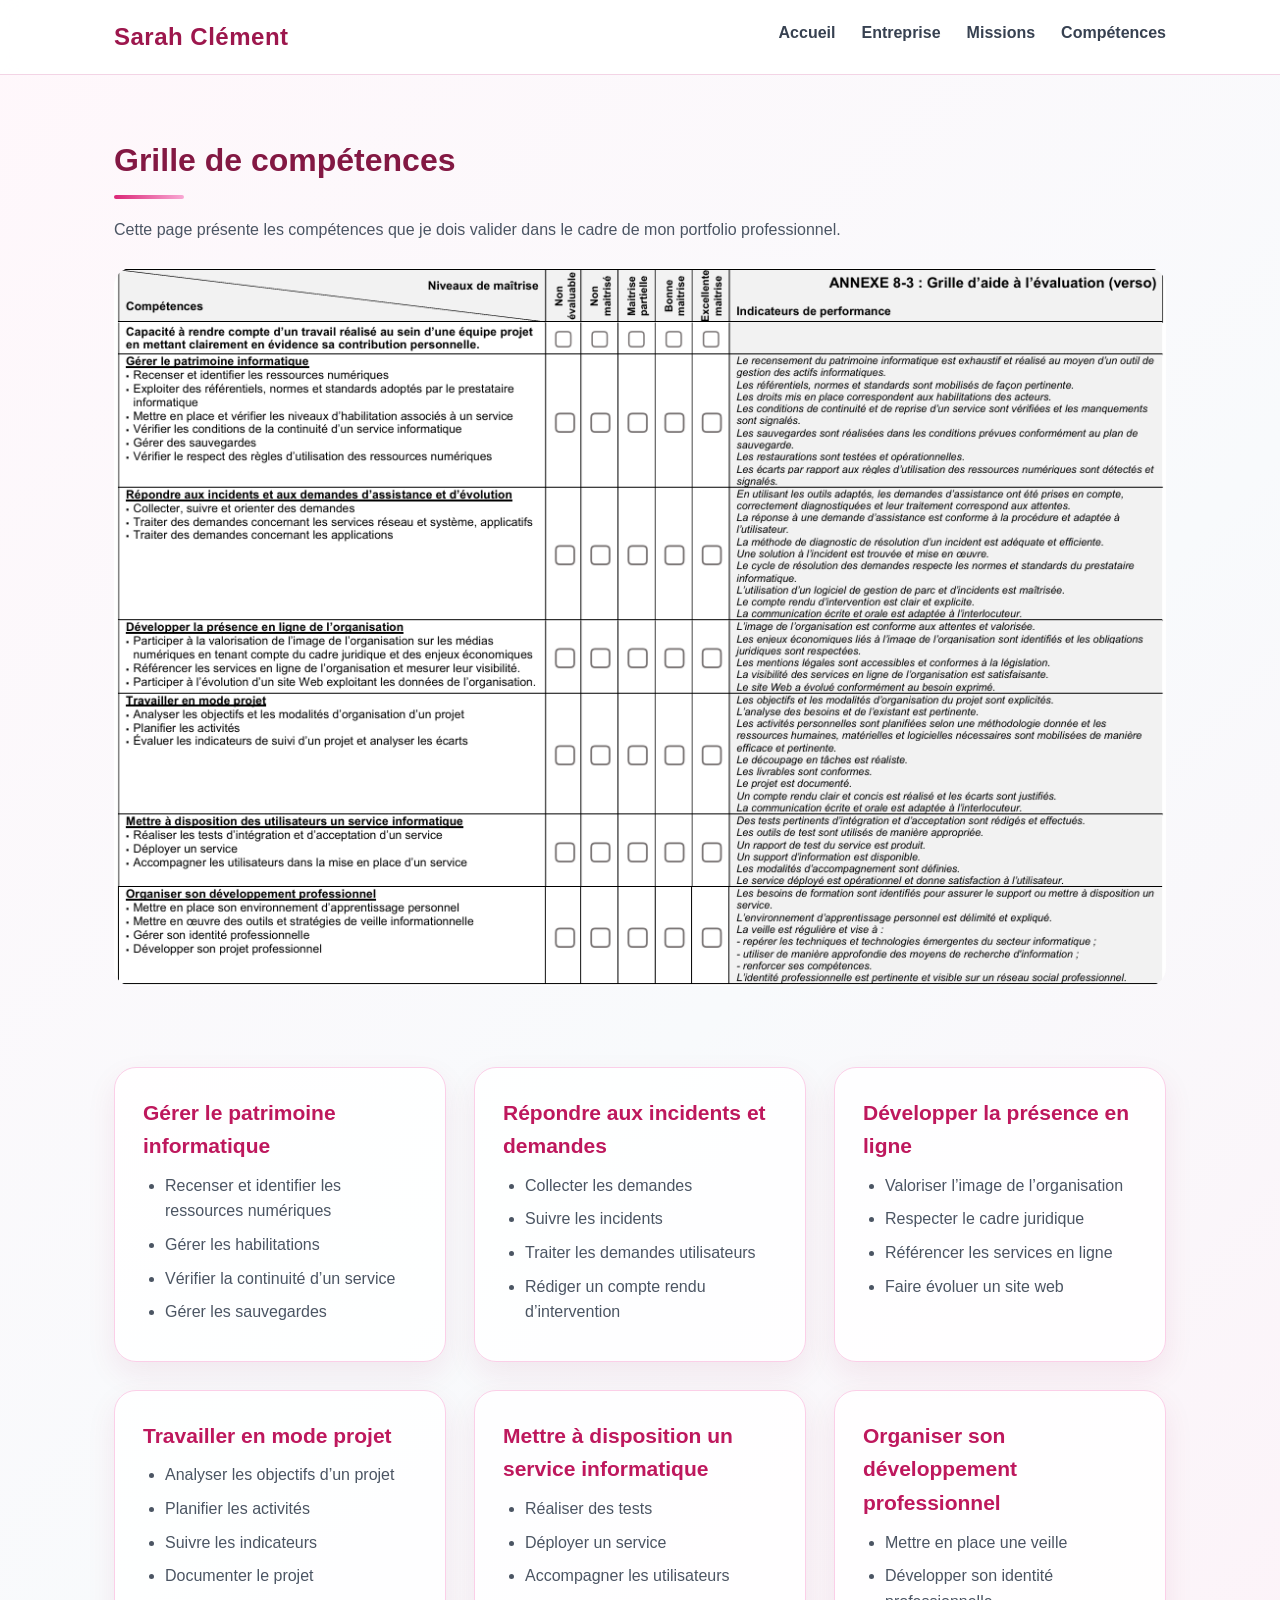
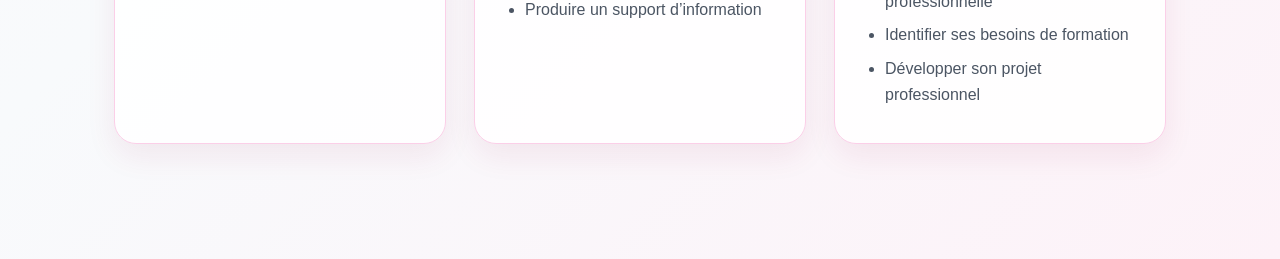
==== compétences.html @ 0ec05fdd "AJout de la premiere version de mon portfolio" ====
<DOCTYPE html>
<html lang="fr">
<head>
  <meta charset="UTF-8">
  <meta name="viewport" content="width=device-width, initial-scale=1.0">
  <link rel="stylesheet" href="css/style.css">
  <title>Portfolio - Sarah Clément</title>
  
</head>
<body>

  <header>
    <nav>
      <h1>Sarah Clément</h1>

      <ul>
         <li> <a href="index.html"> Accueil</a></li>
        <li> <a href="entreprise.html"> Entreprise</a></li>
        <li> <a href="missions.html"> Missions</a></li>
        <li> <a href="compétences.html">Compétences</a></li> 
      </ul>
    </nav>
  </header>
  <body>
    <main>
     
<section>
  <h2>Grille de compétences</h2>
  <p>
    Cette page présente les compétences que je dois valider dans le cadre de mon portfolio professionnel.
  </p>
  <br>
  <img src="assets/images/bloccom.png" alt="Grille de compétences">
      <br>

</section>
<section class="cards">
  <article>
    <h3>Gérer le patrimoine informatique</h3>
    <ul>
      <li>Recenser et identifier les ressources numériques</li>
      <li>Gérer les habilitations</li>
      <li>Vérifier la continuité d’un service</li>
      <li>Gérer les sauvegardes</li>
    </ul>
  </article>
  <article>
    <h3>Répondre aux incidents et demandes</h3>
    <ul>
      <li>Collecter les demandes</li>
      <li>Suivre les incidents</li>
      <li>Traiter les demandes utilisateurs</li>
      <li>Rédiger un compte rendu d’intervention</li>
    </ul>
  </article>
  <article>
    <h3>Développer la présence en ligne</h3>
    <ul>
      <li>Valoriser l’image de l’organisation</li>
      <li>Respecter le cadre juridique</li>
      <li>Référencer les services en ligne</li>
      <li>Faire évoluer un site web</li>
    </ul>
  </article>
  <article>
    <h3>Travailler en mode projet</h3>
    <ul>
      <li>Analyser les objectifs d’un projet</li>
      <li>Planifier les activités</li>
      <li>Suivre les indicateurs</li>
      <li>Documenter le projet</li>
    </ul>
  </article>
  <article>
    <h3>Mettre à disposition un service informatique</h3>
    <ul>
      <li>Réaliser des tests</li>
      <li>Déployer un service</li>
      <li>Accompagner les utilisateurs</li>
      <li>Produire un support d’information</li>
    </ul>
  </article>
  <article>
    <h3>Organiser son développement professionnel</h3>
    <ul>
      <li>Mettre en place une veille</li>
      <li>Développer son identité professionnelle</li>
      <li>Identifier ses besoins de formation</li>
      <li>Développer son projet professionnel</li>
    </ul>
  </article>
</section>
    </main>
  </body>
---- css/style.css ----
* {
  margin: 0;
  padding: 0;
  box-sizing: border-box;
}

html {
  scroll-behavior: smooth;
}

body {
  font-family: "Segoe UI", Arial, sans-serif;
  background: linear-gradient(135deg, #fff7fb 0%, #f8fafc 55%, #fdf2f8 100%);
  color: #1f2937;
  line-height: 1.6;
}

/* =========================
   HEADER / NAVIGATION
========================= */

header {
  background: rgba(255, 255, 255, 0.9);
  backdrop-filter: blur(12px);
  border-bottom: 1px solid #f3d4e5;
  position: sticky;
  top: 0;
  z-index: 1000;
}

nav {
  max-width: 1100px;
  margin: auto;
  padding: 18px 24px;
  display: flex;
  justify-content: space-between;
  align-items: center;
}

nav h1 {
  font-size: 24px;
  color: #9d174d;
  font-weight: 700;
  letter-spacing: 0.5px;
}

nav ul {
  list-style: none;
  display: flex;
  gap: 26px;
}

nav a {
  text-decoration: none;
  color: #374151;
  font-weight: 600;
  transition: color 0.3s ease;
}

nav a:hover {
  color: #db2777;
}

/* =========================
   CONTENU PRINCIPAL
========================= */

main {
  max-width: 1100px;
  margin: auto;
  padding: 60px 24px;
}

section {
  margin-bottom: 55px;
}

h2 {
  font-size: 32px;
  color: #831843;
  margin-bottom: 18px;
  position: relative;
}

h2::after {
  content: "";
  display: block;
  width: 70px;
  height: 4px;
  background: linear-gradient(90deg, #db2777, #f9a8d4);
  border-radius: 10px;
  margin-top: 8px;
}

h3 {
  color: #9d174d;
  margin-bottom: 10px;
  font-size: 21px;
}

p {
  color: #4b5563;
  font-size: 16px;
}

/* =========================
   SECTION HERO / ACCUEIL
========================= */

.hero {
  background: linear-gradient(135deg, #ffffff 0%, #fdf2f8 100%);
  padding: 55px;
  border-radius: 24px;
  box-shadow: 0 15px 40px rgba(157, 23, 77, 0.12);
  border: 1px solid #fbcfe8;
}

.hero h2 {
  font-size: 42px;
  color: #831843;
  margin-bottom: 20px;
}

.hero p {
  font-size: 18px;
  max-width: 750px;
}

/* =========================
   BOUTONS
========================= */

.btn {
  display: inline-block;
  margin-top: 25px;
  background: linear-gradient(135deg, #db2777, #be185d);
  color: white;
  padding: 13px 22px;
  border-radius: 999px;
  text-decoration: none;
  font-weight: 600;
  box-shadow: 0 8px 20px rgba(219, 39, 119, 0.25);
  transition: all 0.3s ease;
}

.btn:hover {
  background: linear-gradient(135deg, #be185d, #9d174d);
  transform: translateY(-2px);
  box-shadow: 0 12px 24px rgba(219, 39, 119, 0.32);
}

/* =========================
   CARTES / COMPETENCES / MISSIONS
========================= */

.cards {
  display: grid;
  grid-template-columns: repeat(3, 1fr);
  gap: 28px;
}

article {
  background: rgba(255, 255, 255, 0.92);
  padding: 28px;
  border-radius: 22px;
  border: 1px solid #fbcfe8;
  box-shadow: 0 12px 30px rgba(157, 23, 77, 0.08);
  transition: all 0.3s ease;
}

article:hover {
  transform: translateY(-6px);
  box-shadow: 0 18px 36px rgba(157, 23, 77, 0.14);
}

article h3 {
  color: #be185d;
}

article p {
  color: #4b5563;
}

/* =========================
   IMAGES
========================= */

img {
  max-width: 100%;
  display: block;
  border-radius: 18px;
}

.profile-img {
  width: 170px;
  height: 170px;
  object-fit: cover;
  border-radius: 50%;
  border: 5px solid #fbcfe8;
  box-shadow: 0 10px 25px rgba(157, 23, 77, 0.18);
}

/* =========================
   LISTES
========================= */

ul {
  padding-left: 22px;
}

li {
  margin-bottom: 8px;
  color: #4b5563;
}

/* =========================
   BLOCS SPECIAUX
========================= */

.highlight {
  background: #fdf2f8;
  border-left: 5px solid #db2777;
  padding: 22px;
  border-radius: 16px;
  margin-top: 20px;
}

.info-box {
  background: white;
  border: 1px solid #fbcfe8;
  padding: 25px;
  border-radius: 20px;
  box-shadow: 0 10px 28px rgba(157, 23, 77, 0.08);
}

/* =========================
   FOOTER
========================= */

footer {
  text-align: center;
  padding: 28px;
  background: #831843;
  color: white;
  margin-top: 40px;
}

footer p {
  color: #ffe4f1;
}

/* =========================
   VERSION MOBILE
========================= */

@media screen and (max-width: 768px) {
  nav {
    flex-direction: column;
    gap: 16px;
  }

  nav ul {
    flex-direction: column;
    align-items: center;
    gap: 12px;
  }

  main {
    padding: 40px 18px;
  }

  .hero {
    padding: 35px 25px;
  }

  .hero h2 {
    font-size: 32px;
  }

  h2 {
    font-size: 27px;
  }

  .cards {
    grid-template-columns: 1fr;
  }
}


.domaines-section {
  margin-top: 50px;
}

.domaines-section h2 {
  text-align: center;
  margin-bottom: 35px;
  color: #831843;
}

.domaines-grid {
  display: grid;
  grid-template-columns: repeat(4, 1fr);
  gap: 22px;
}

.domaine-card {
  background: linear-gradient(135deg, #ffffff, #fdf2f8);
  border: 1px solid #fbcfe8;
  border-radius: 20px;
  padding: 28px 20px;
  text-align: center;
  color: #831843;
  font-weight: 600;
  font-size: 16px;
  box-shadow: 0 10px 25px rgba(157, 23, 77, 0.10);
  transition: all 0.3s ease;
}

.domaine-card:hover {
  transform: translateY(-6px);
  background: linear-gradient(135deg, #fdf2f8, #fce7f3);
  box-shadow: 0 16px 35px rgba(157, 23, 77, 0.18);
  color: #be185d;
}

/* Responsive tablette */
@media screen and (max-width: 992px) {
  .domaines-grid {
    grid-template-columns: repeat(2, 1fr);
  }
}

/* Responsive mobile */
@media screen and (max-width: 600px) {
  .domaines-grid {
    grid-template-columns: 1fr;
  }
}
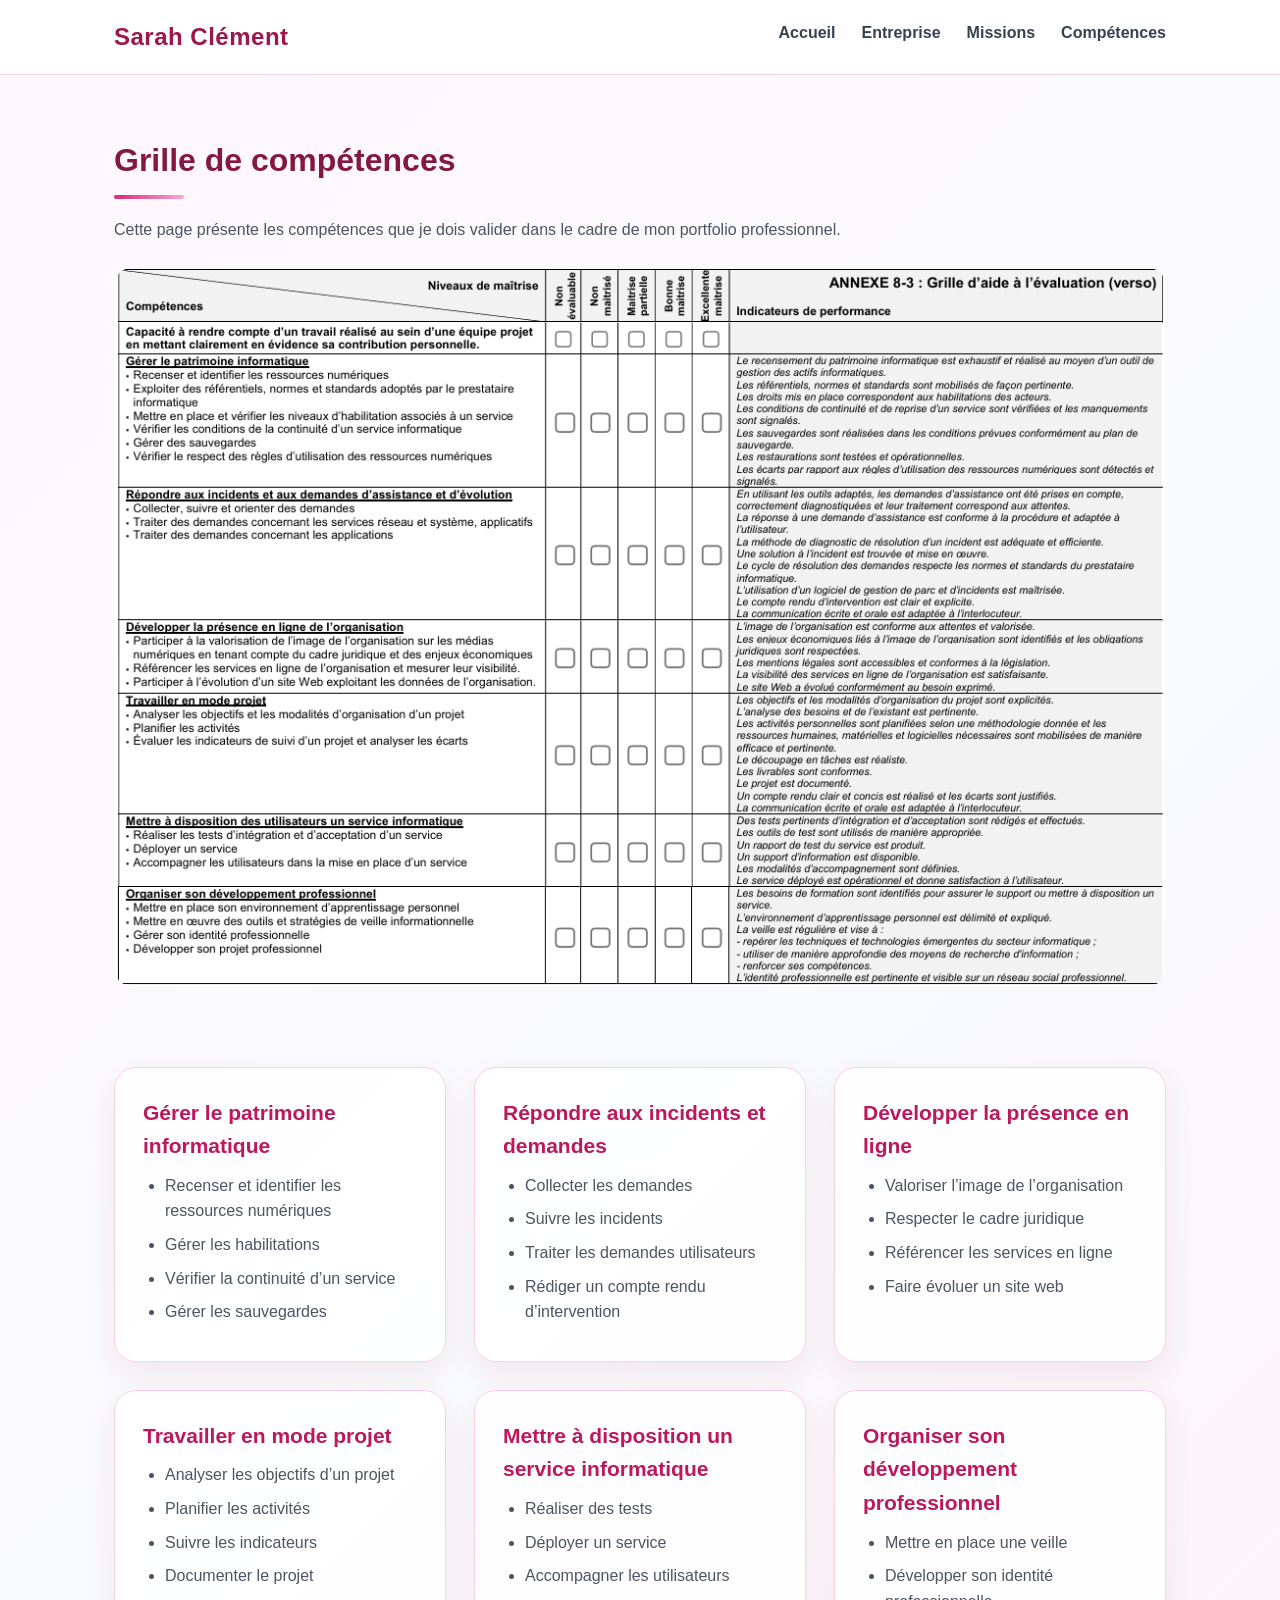
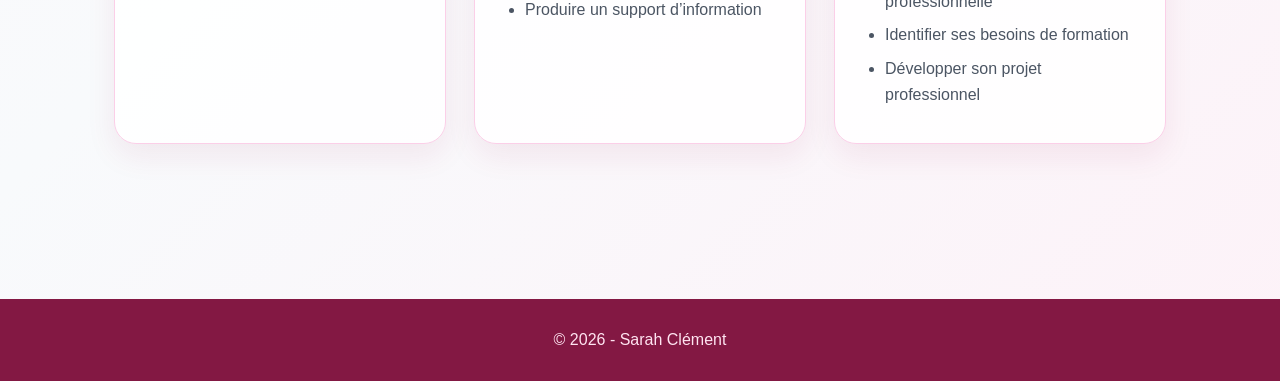
==== commit 551e2ccb: "ajout du footer dans la page competence" ====
--- a/compétences.html
+++ b/compétences.html
@@ -1,4 +1,4 @@
-<DOCTYPE html>
+<!DOCTYPE html>
 <html lang="fr">
 <head>
   <meta charset="UTF-8">
@@ -91,4 +91,8 @@
   </article>
 </section>
     </main>
-  </body>+     <footer>
+    <p>© 2026 - Sarah Clément</p>
+  </footer>
+  </body>
+  </html>
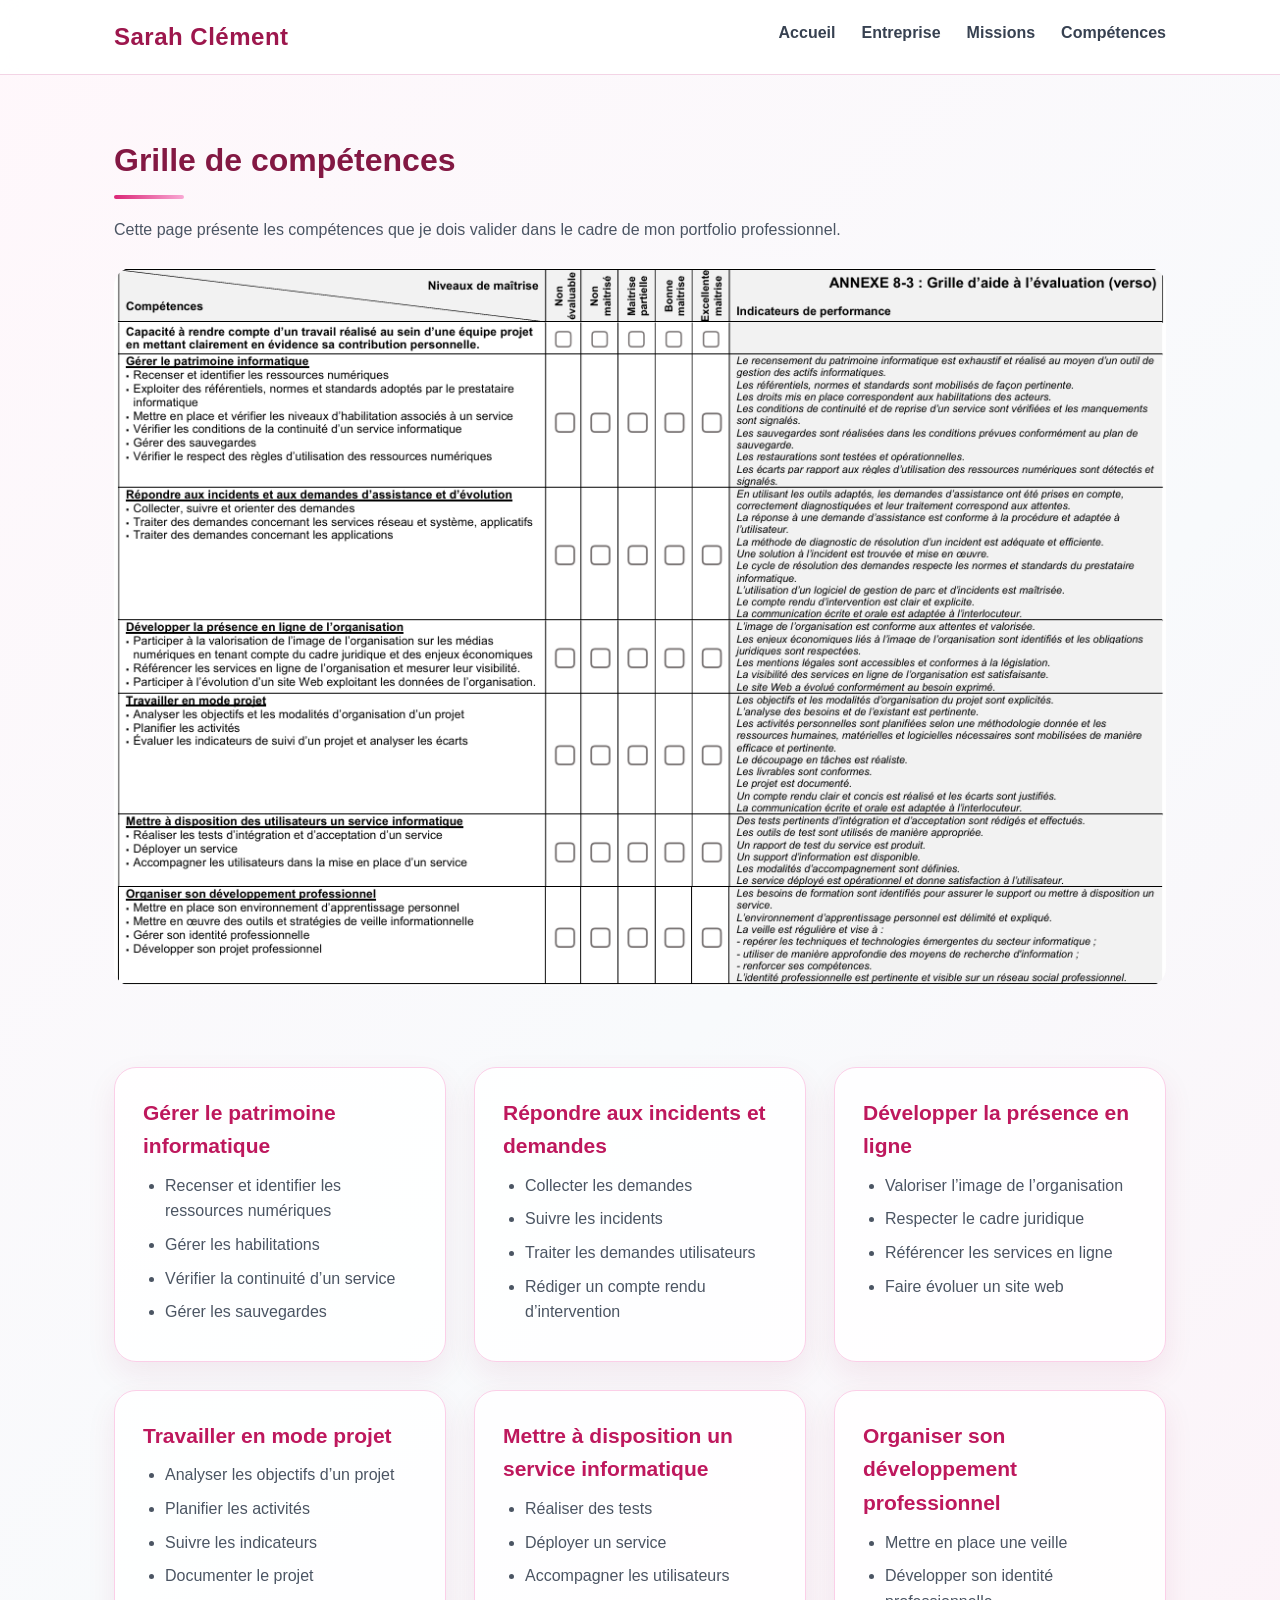
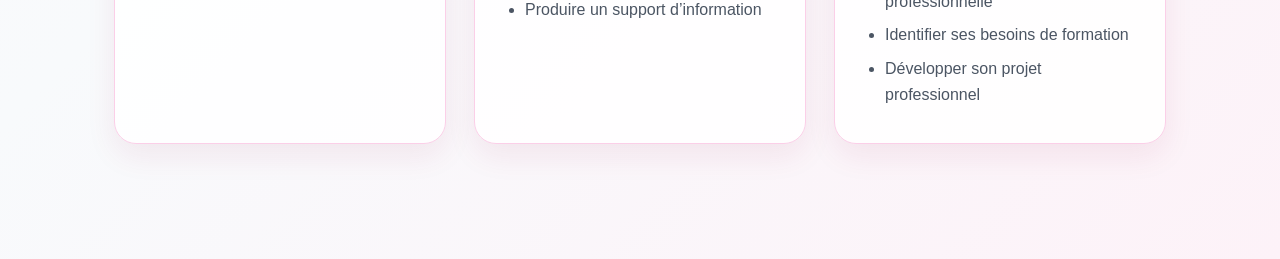
==== commit f9491de5: "ajout de cartes elargissantes dans les mission" ====
--- a/compétences.html
+++ b/compétences.html
@@ -91,8 +91,6 @@
   </article>
 </section>
     </main>
-     <footer>
-    <p>© 2026 - Sarah Clément</p>
-  </footer>
+    
   </body>
   </html>
--- a/css/style.css
+++ b/css/style.css
@@ -337,3 +337,94 @@
     grid-template-columns: 1fr;
   }
 }
+
+
+
+/* Section contenant les missions */
+.missions-section {
+  margin: 50px 0;
+}
+
+/* Grille des missions */
+.missions-grid {
+  display: grid;
+  grid-template-columns: repeat(3, 1fr);
+  gap: 25px;
+  align-items: start;
+}
+
+/* Carte d'une mission */
+.mission-card {
+  position: relative;
+  background: linear-gradient(135deg, #ffffff, #fdf2f8);
+  border: 1px solid #fbcfe8;
+  border-radius: 20px;
+  padding: 25px;
+
+  box-shadow: 0 10px 25px rgba(157, 23, 77, 0.10);
+
+  transition:
+    transform 0.3s ease,
+    box-shadow 0.3s ease,
+    border-color 0.3s ease;
+
+  cursor: pointer;
+  z-index: 1;
+}
+
+/* Titre de la mission */
+.mission-card h3 {
+  color: #be185d;
+  font-size: 22px;
+  margin-bottom: 12px;
+}
+
+/* Résumé toujours visible */
+.mission-resume {
+  color: #4b5563;
+}
+
+/* Détails cachés au départ */
+.mission-details {
+  max-height: 0;
+  overflow: hidden;
+  opacity: 0;
+  margin-top: 0;
+
+  transition:
+    max-height 0.5s ease,
+    opacity 0.3s ease,
+    margin-top 0.3s ease;
+}
+
+/* Agrandissement de la carte au survol */
+.mission-card:hover {
+  transform: scale(1.08);
+  border-color: #db2777;
+  box-shadow: 0 20px 45px rgba(157, 23, 77, 0.22);
+  z-index: 10;
+}
+
+/* Affichage des détails au survol */
+.mission-card:hover .mission-details {
+  max-height: 600px;
+  opacity: 1;
+  margin-top: 20px;
+}
+
+/* Titres internes */
+.mission-details h4 {
+  color: #*d174d;
+  margin-top: 16px;
+  margin-bottom: 6px;
+}
+
+/* Listes internes */
+.mission-details ul {
+  padding-*eft: 20px;
+  margin-top: 8px;
+}
+
+.*ission-details li {
+  margin-botto*: 6px;
+}
